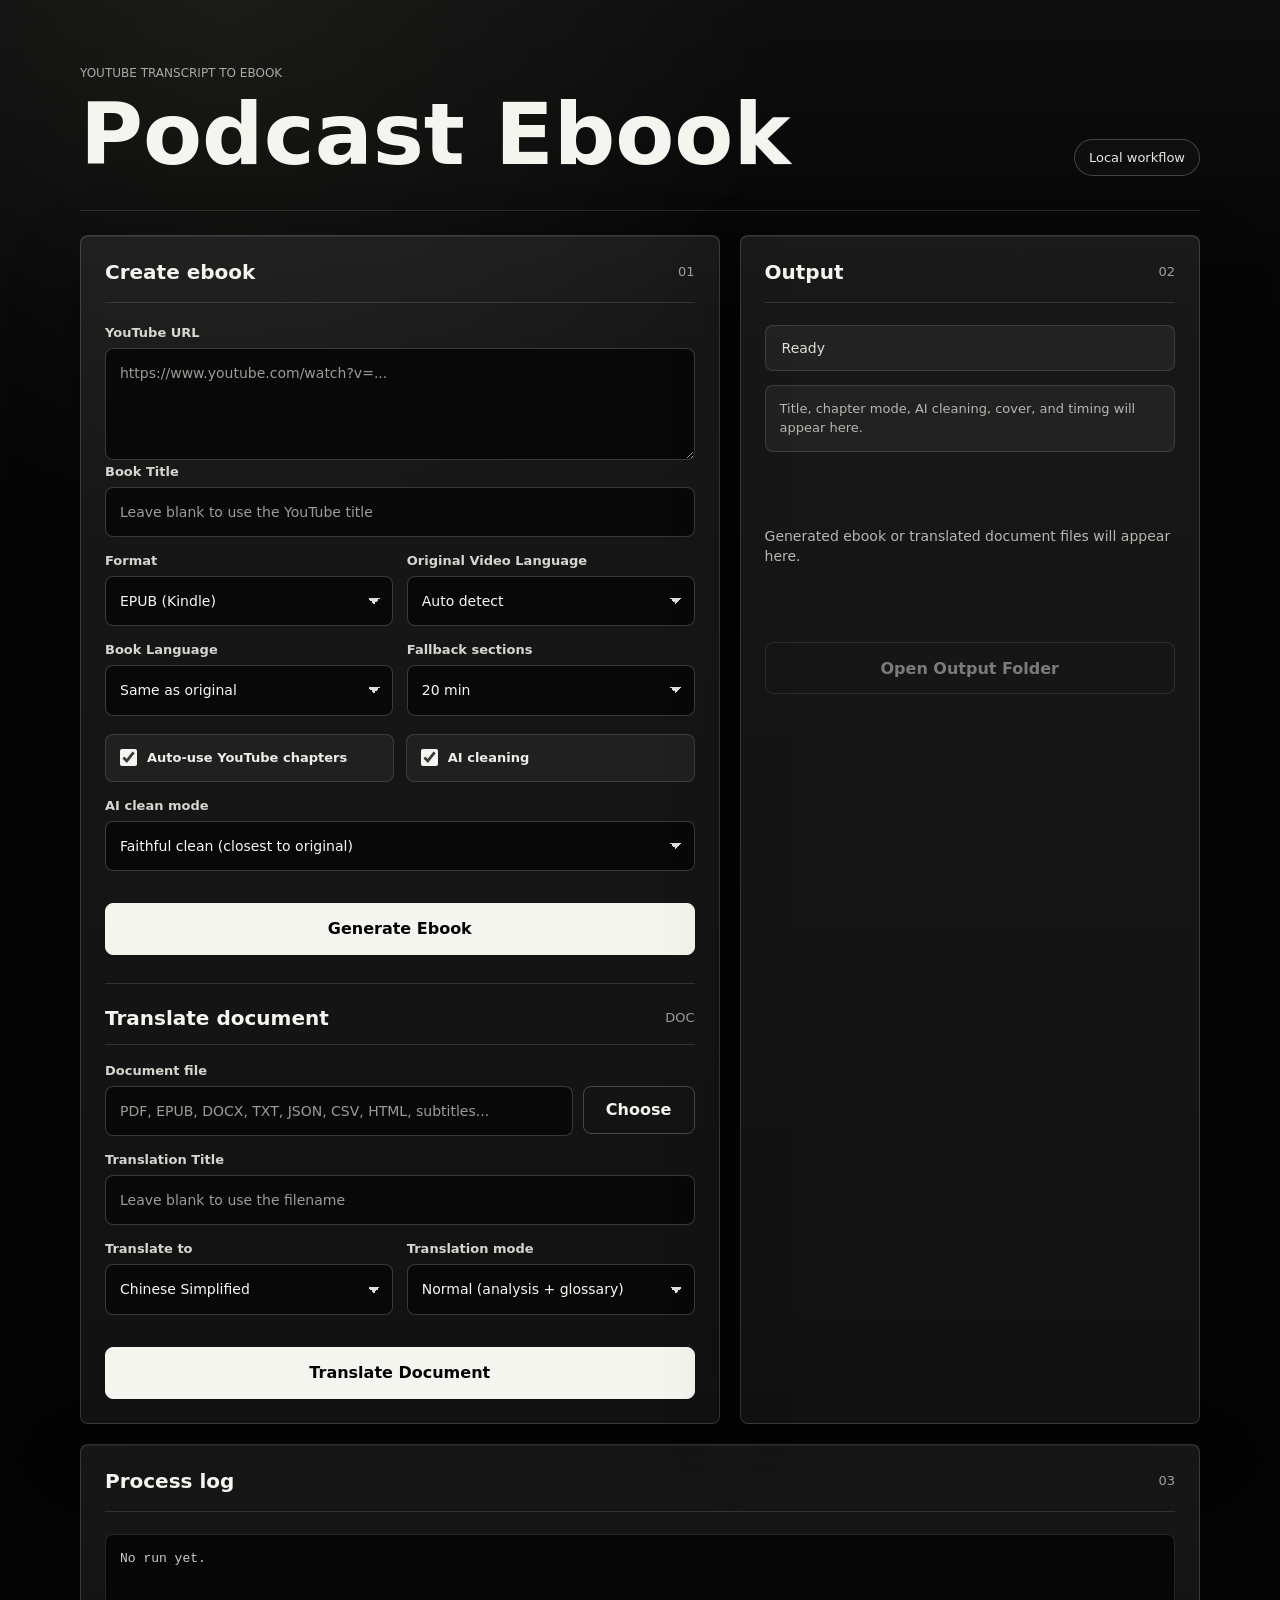
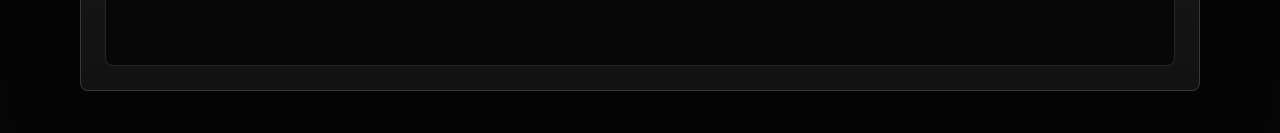
==== frontend/index.html @ 38bd6000 "Podcast to Book Turn a YouTube video or podcast into a clean EPUB or PDF: fetch the transcript, stri" ====
<!doctype html>
<html lang="en">
  <head>
    <meta charset="UTF-8" />
    <meta name="viewport" content="width=device-width, initial-scale=1.0" />
    <title>Podcast Ebook</title>
    <link rel="stylesheet" href="./styles.css" />
  </head>
  <body>
    <main class="shell">
      <section class="hero">
        <div>
          <p class="eyebrow">YouTube transcript to ebook</p>
          <h1>Podcast Ebook</h1>
        </div>
        <div class="hero-meta">Local workflow</div>
      </section>

      <section class="workspace">
        <div class="panel input-panel">
          <div class="panel-heading">
            <span>01</span>
            <h2>Create ebook</h2>
          </div>
          <label for="url">YouTube URL</label>
          <textarea
            id="url"
            rows="4"
            placeholder="https://www.youtube.com/watch?v=..."
            spellcheck="false"
          ></textarea>
          <label for="title">Book Title</label>
          <input
            id="title"
            type="text"
            placeholder="Leave blank to use the YouTube title"
            spellcheck="false"
          />
          <div class="settings-grid">
            <div>
              <label for="format">Format</label>
              <select id="format">
                <option value="epub">EPUB (Kindle)</option>
                <option value="pdf">PDF</option>
              </select>
            </div>
            <div>
              <label for="original-language">Original Video Language</label>
              <select id="original-language">
                <option value="auto">Auto detect</option>
                <option value="english">English</option>
                <option value="chinese">Chinese</option>
              </select>
            </div>
          </div>
          <div class="settings-grid">
            <div>
              <label for="book-language">Book Language</label>
              <select id="book-language">
                <option value="same">Same as original</option>
                <option value="chinese">Chinese</option>
                <option value="english">English</option>
              </select>
            </div>
            <div>
              <label for="interval">Fallback sections</label>
              <select id="interval">
                <option value="20">20 min</option>
                <option value="10">10 min</option>
                <option value="30">30 min</option>
                <option value="5">5 min</option>
              </select>
            </div>
          </div>
          <div class="switch-row">
            <label>
              <input id="auto-chapters" type="checkbox" checked />
              Auto-use YouTube chapters
            </label>
            <label>
              <input id="ai-clean" type="checkbox" checked />
              AI cleaning
            </label>
          </div>
          <label for="clean-mode">AI clean mode</label>
          <select id="clean-mode">
            <option value="faithful">Faithful clean (closest to original)</option>
            <option value="fast">Fast clean (recommended for long videos)</option>
            <option value="deep">Deep clean (slower, original method)</option>
          </select>
          <button id="generate" type="button">Generate Ebook</button>

          <div class="section-divider"></div>
          <div class="panel-heading compact-heading">
            <span>DOC</span>
            <h2>Translate document</h2>
          </div>
          <label for="document-path">Document file</label>
          <div class="file-picker-row">
            <input
              id="document-path"
              type="text"
              placeholder="PDF, EPUB, DOCX, TXT, JSON, CSV, HTML, subtitles..."
              spellcheck="false"
            />
            <button id="choose-document" class="secondary inline-button" type="button">
              Choose
            </button>
          </div>
          <label for="document-title">Translation Title</label>
          <input
            id="document-title"
            type="text"
            placeholder="Leave blank to use the filename"
            spellcheck="false"
          />
          <div class="settings-grid">
            <div>
              <label for="document-target">Translate to</label>
              <select id="document-target">
                <option value="zh">Chinese Simplified</option>
                <option value="en">English</option>
              </select>
            </div>
            <div>
              <label for="document-mode">Translation mode</label>
              <select id="document-mode">
                <option value="normal">Normal (analysis + glossary)</option>
                <option value="quick">Quick</option>
                <option value="refined">Refined (extra polish)</option>
              </select>
            </div>
          </div>
          <button id="translate-document" type="button">Translate Document</button>
        </div>

        <div class="panel result-panel">
          <div class="panel-heading">
            <span>02</span>
            <h2>Output</h2>
          </div>
          <div id="status" class="status idle">Ready</div>
          <div id="summary" class="summary empty">
            Title, chapter mode, AI cleaning, cover, and timing will appear here.
          </div>
          <div id="progress-panel" class="progress-panel hidden">
            <div class="progress-topline">
              <span id="progress-stage">Preparing</span>
              <span id="progress-percent">0%</span>
            </div>
            <div class="progress-track">
              <div id="progress-bar" class="progress-bar"></div>
            </div>
            <div id="progress-detail" class="progress-detail">
              Waiting to start.
            </div>
          </div>
          <div id="files" class="files empty">
            Generated ebook or translated document files will appear here.
          </div>
          <button id="open-output" class="secondary" type="button" disabled>
            Open Output Folder
          </button>
        </div>
      </section>

      <section class="log-panel">
        <div class="panel-heading">
          <span>03</span>
          <h2>Process log</h2>
        </div>
        <pre id="log">No run yet.</pre>
      </section>
    </main>

    <script src="./app.js"></script>
  </body>
</html>
---- frontend/styles.css ----
:root {
  color: #f5f5f0;
  background: #050505;
  font-family:
    Inter, ui-sans-serif, system-ui, -apple-system, BlinkMacSystemFont, "Segoe UI",
    sans-serif;
  font-synthesis: none;
  text-rendering: optimizeLegibility;
}

* {
  box-sizing: border-box;
}

body {
  margin: 0;
  min-height: 100vh;
  background:
    radial-gradient(circle at 18% 0%, rgba(87, 93, 78, 0.18), transparent 34rem),
    linear-gradient(180deg, rgba(255, 255, 255, 0.035), transparent 20rem),
    #050505;
}

button,
input,
select,
textarea {
  font: inherit;
}

.shell {
  width: min(1120px, calc(100vw - 48px));
  margin: 0 auto;
  padding: 44px 0 42px;
}

.hero {
  display: flex;
  align-items: flex-end;
  justify-content: space-between;
  gap: 24px;
  padding: 22px 0 34px;
  border-bottom: 1px solid rgba(255, 255, 255, 0.13);
}

.eyebrow {
  color: #aaa9a3;
  font-size: 12px;
  letter-spacing: 0;
  margin: 0 0 14px;
  text-transform: uppercase;
}

.hero-meta {
  color: #e9e9e3;
  font-size: 13px;
  padding: 10px 14px;
  border: 1px solid rgba(255, 255, 255, 0.22);
  border-radius: 999px;
  background: rgba(255, 255, 255, 0.025);
}

h1,
h2 {
  letter-spacing: 0;
}

h1 {
  font-size: clamp(58px, 7vw, 86px);
  line-height: 0.95;
  margin: 0;
  font-weight: 780;
}

h2 {
  margin: 0;
  font-size: 20px;
  line-height: 1.2;
  font-weight: 760;
}

.workspace {
  display: grid;
  grid-template-columns: minmax(0, 1fr) minmax(360px, 0.72fr);
  gap: 20px;
  padding-top: 24px;
}

.panel,
.log-panel {
  border: 1px solid rgba(255, 255, 255, 0.15);
  background:
    linear-gradient(180deg, rgba(255, 255, 255, 0.055), rgba(255, 255, 255, 0.032)),
    rgba(255, 255, 255, 0.025);
  border-radius: 8px;
  padding: 24px;
  box-shadow:
    0 1px 0 rgba(255, 255, 255, 0.08) inset,
    0 24px 70px rgba(0, 0, 0, 0.28);
}

.panel-heading {
  display: flex;
  align-items: center;
  justify-content: space-between;
  gap: 16px;
  margin-bottom: 22px;
  padding-bottom: 18px;
  border-bottom: 1px solid rgba(255, 255, 255, 0.12);
}

.panel-heading span {
  order: 2;
  color: #9e9e98;
  font-size: 13px;
  font-variant-numeric: tabular-nums;
}

label {
  display: block;
  color: #d6d6cf;
  font-size: 13px;
  font-weight: 700;
  margin-bottom: 8px;
}

input,
select,
textarea {
  width: 100%;
  border-radius: 8px;
  border: 1px solid rgba(255, 255, 255, 0.2);
  background: #080808;
  color: #f7f7f2;
  padding: 14px;
  outline: none;
  line-height: 1.45;
  font-size: 14px;
  transition:
    border-color 160ms ease,
    box-shadow 160ms ease,
    background 160ms ease;
}

select {
  appearance: none;
  background-image:
    linear-gradient(45deg, transparent 50%, #deded8 50%),
    linear-gradient(135deg, #deded8 50%, transparent 50%);
  background-position:
    calc(100% - 18px) 50%,
    calc(100% - 12px) 50%;
  background-size:
    6px 6px,
    6px 6px;
  background-repeat: no-repeat;
  padding-right: 36px;
}

textarea {
  resize: vertical;
  min-height: 112px;
}

input,
select {
  min-height: 48px;
  margin-bottom: 16px;
}

input::placeholder,
textarea::placeholder {
  color: #9c9c96;
}

textarea:focus,
input:focus,
select:focus {
  border-color: rgba(255, 255, 255, 0.7);
  background: #060606;
  box-shadow: 0 0 0 3px rgba(255, 255, 255, 0.08);
}

.settings-grid {
  display: grid;
  grid-template-columns: repeat(2, minmax(0, 1fr));
  gap: 14px;
}

.switch-row {
  display: grid;
  grid-template-columns: repeat(2, minmax(0, 1fr));
  gap: 12px;
  margin: 2px 0 16px;
}

.switch-row label {
  min-height: 48px;
  display: flex;
  align-items: center;
  gap: 10px;
  margin: 0;
  padding: 12px 14px;
  color: #ededE7;
  border: 1px solid rgba(255, 255, 255, 0.13);
  border-radius: 8px;
  background: rgba(255, 255, 255, 0.05);
}

.switch-row input {
  width: 17px;
  height: 17px;
  min-height: 17px;
  margin: 0;
  accent-color: #f5f5f0;
}

button {
  width: 100%;
  min-height: 52px;
  border-radius: 8px;
  border: 1px solid #f5f5f0;
  background: #f5f5f0;
  color: #050505;
  cursor: pointer;
  margin-top: 16px;
  font-weight: 800;
  transition:
    transform 140ms ease,
    background 140ms ease,
    border-color 140ms ease,
    color 140ms ease,
    opacity 140ms ease;
}

button:hover:not(:disabled) {
  background: transparent;
  color: #f5f5f0;
}

button:active:not(:disabled) {
  transform: translateY(1px);
}

button:disabled {
  cursor: not-allowed;
  opacity: 0.45;
}

button.secondary {
  background: transparent;
  color: #f5f5f0;
  border-color: rgba(255, 255, 255, 0.22);
}

button.secondary:hover:not(:disabled) {
  background: #f5f5f0;
  color: #050505;
  border-color: #f5f5f0;
}

.section-divider {
  height: 1px;
  margin: 28px 0 22px;
  background: rgba(255, 255, 255, 0.13);
}

.compact-heading {
  margin-bottom: 18px;
  padding-bottom: 14px;
}

.file-picker-row {
  display: grid;
  grid-template-columns: minmax(0, 1fr) 112px;
  gap: 10px;
  align-items: start;
}

.inline-button {
  min-height: 48px;
  margin-top: 0;
}

.status {
  border-radius: 8px;
  padding: 14px 16px;
  margin-bottom: 14px;
  border: 1px solid rgba(255, 255, 255, 0.13);
  color: #deded8;
  background: rgba(255, 255, 255, 0.052);
  font-size: 14px;
}

.status.running {
  border-color: rgba(255, 255, 255, 0.62);
  color: #fff;
  background: rgba(255, 255, 255, 0.075);
}

.status.success {
  border-color: rgba(136, 220, 166, 0.65);
  color: #bdf5cf;
  background: rgba(65, 160, 99, 0.12);
}

.status.error {
  border-color: rgba(255, 124, 124, 0.66);
  color: #ffbebe;
  background: rgba(190, 60, 60, 0.13);
}

.summary {
  display: grid;
  gap: 9px;
  border: 1px solid rgba(255, 255, 255, 0.12);
  background: rgba(255, 255, 255, 0.052);
  border-radius: 8px;
  color: #d9d9d2;
  font-size: 13px;
  line-height: 1.45;
  padding: 14px;
  margin-bottom: 14px;
}

.summary.empty {
  color: #b6b6af;
}

.summary-row {
  display: grid;
  grid-template-columns: 116px minmax(0, 1fr);
  gap: 10px;
}

.summary-key {
  color: #9f9f99;
}

.summary-value {
  color: #f2f2ec;
  overflow-wrap: anywhere;
}

.progress-panel {
  border: 1px solid rgba(255, 255, 255, 0.13);
  background: rgba(255, 255, 255, 0.052);
  border-radius: 8px;
  padding: 14px;
  margin-bottom: 14px;
}

.progress-panel.hidden {
  display: none;
}

.progress-topline {
  display: flex;
  justify-content: space-between;
  gap: 12px;
  color: #f5f5f0;
  font-size: 13px;
  font-weight: 800;
  margin-bottom: 10px;
}

.progress-track {
  height: 9px;
  overflow: hidden;
  border-radius: 999px;
  background: rgba(255, 255, 255, 0.13);
}

.progress-bar {
  width: 0%;
  height: 100%;
  border-radius: 999px;
  background: #f5f5f0;
  transition: width 500ms ease;
  position: relative;
}

.progress-bar::after {
  content: "";
  position: absolute;
  inset: 0;
  background: linear-gradient(
    90deg,
    transparent,
    rgba(0, 0, 0, 0.24),
    transparent
  );
  animation: progress-sweep 1.2s linear infinite;
}

.progress-detail {
  color: #b5b5ae;
  font-size: 13px;
  line-height: 1.45;
  margin-top: 10px;
}

@keyframes progress-sweep {
  from {
    transform: translateX(-100%);
  }
  to {
    transform: translateX(100%);
  }
}

.files {
  display: grid;
  gap: 10px;
  min-height: 160px;
}

.files.empty {
  color: #b6b6af;
  align-content: center;
  line-height: 1.45;
  font-size: 14px;
}

.file-row {
  display: grid;
  grid-template-columns: 82px minmax(0, 1fr);
  gap: 12px;
  align-items: center;
  padding: 12px;
  border-radius: 8px;
  background: rgba(255, 255, 255, 0.052);
  border: 1px solid rgba(255, 255, 255, 0.12);
}

.file-kind {
  color: #050505;
  background: #f5f5f0;
  border-radius: 999px;
  padding: 5px 8px;
  text-align: center;
  font-size: 11px;
  font-weight: 800;
}

.file-name {
  overflow: hidden;
  text-overflow: ellipsis;
  white-space: nowrap;
  color: #f2f2ec;
  font-size: 13px;
}

.log-panel {
  margin-top: 20px;
}

pre {
  white-space: pre-wrap;
  word-break: break-word;
  color: #cecec7;
  background: #070707;
  border-radius: 8px;
  border: 1px solid rgba(255, 255, 255, 0.12);
  min-height: 132px;
  max-height: 230px;
  overflow: auto;
  padding: 14px;
  margin: 0;
  line-height: 1.5;
  font-size: 13px;
}

@media (max-width: 860px) {
  .shell {
    width: min(100vw - 28px, 680px);
    padding-top: 28px;
  }

  .hero {
    align-items: flex-start;
    flex-direction: column;
    gap: 14px;
  }

  h1 {
    font-size: 46px;
  }

  .workspace {
    grid-template-columns: 1fr;
  }

  .settings-grid,
  .switch-row {
    grid-template-columns: 1fr;
  }

  .summary-row {
    grid-template-columns: 1fr;
    gap: 2px;
  }
}
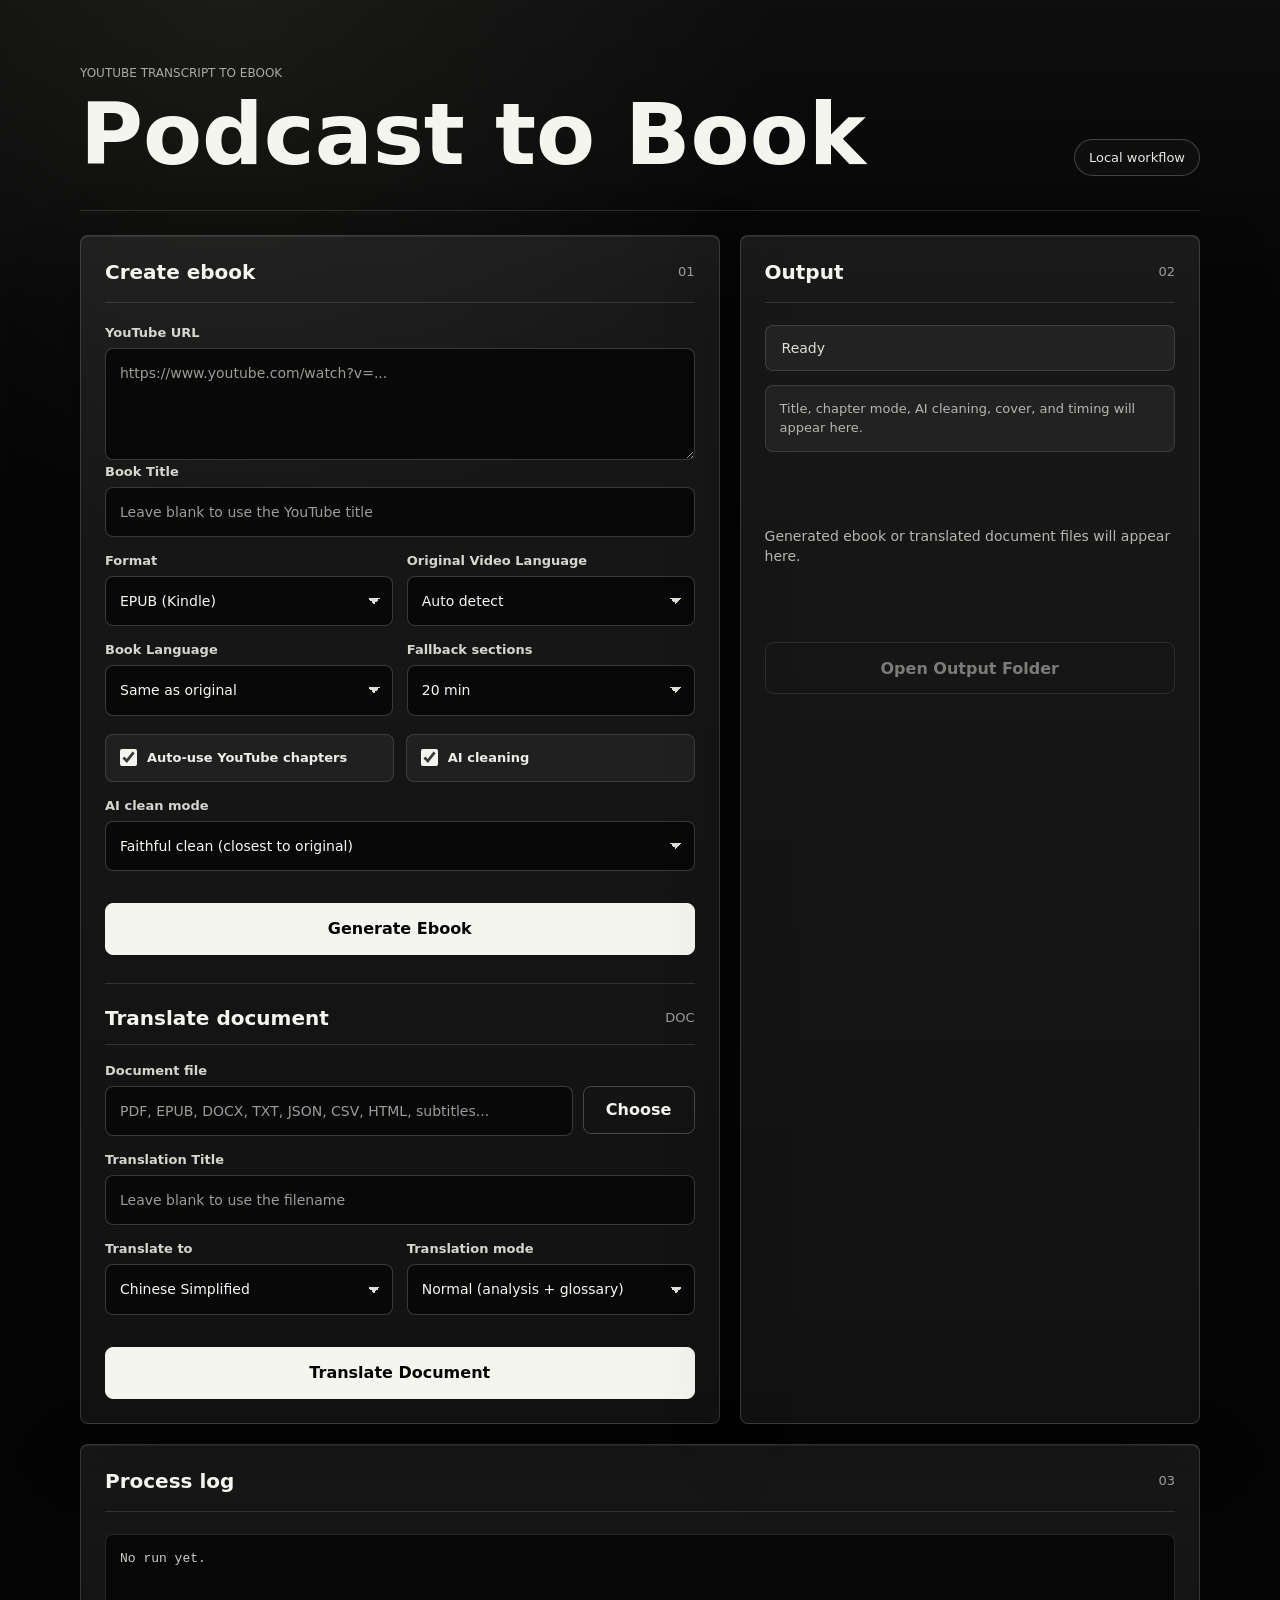
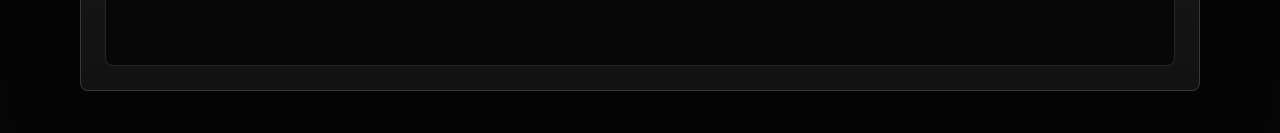
==== commit 605ea77b: "Lower the barrier: CLI path, a screenshot, and lead with translation Three things stood between this" ====
--- a/frontend/index.html
+++ b/frontend/index.html
@@ -3,7 +3,7 @@
   <head>
     <meta charset="UTF-8" />
     <meta name="viewport" content="width=device-width, initial-scale=1.0" />
-    <title>Podcast Ebook</title>
+    <title>Podcast to Book</title>
     <link rel="stylesheet" href="./styles.css" />
   </head>
   <body>
@@ -11,7 +11,7 @@
       <section class="hero">
         <div>
           <p class="eyebrow">YouTube transcript to ebook</p>
-          <h1>Podcast Ebook</h1>
+          <h1>Podcast to Book</h1>
         </div>
         <div class="hero-meta">Local workflow</div>
       </section>
